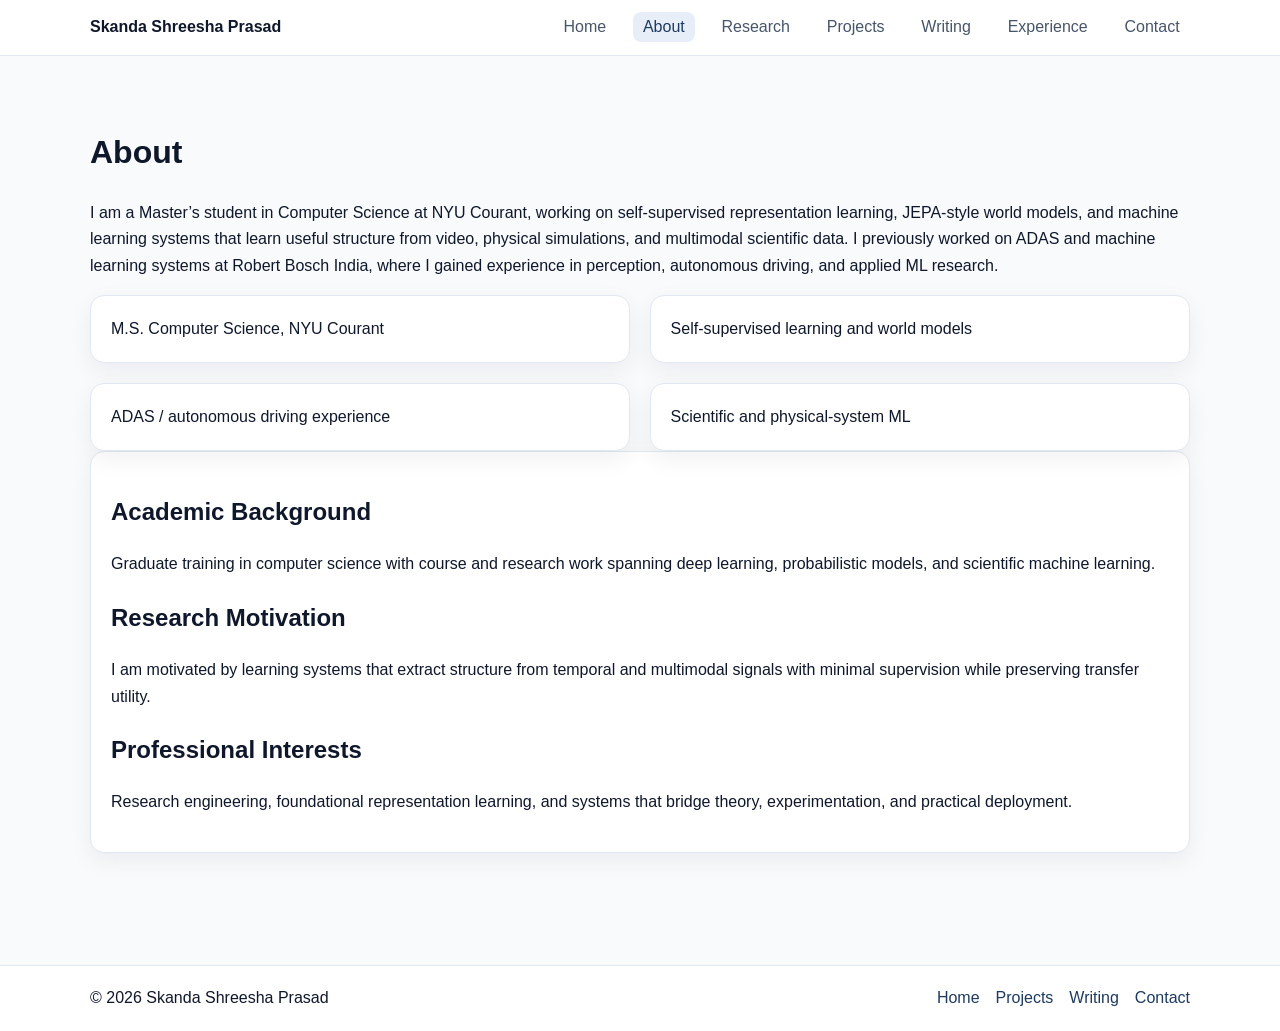
==== about.html @ 73c5a91d "Build multi-page academic portfolio site with structured project pages" ====
<!doctype html><html lang='en'><head><meta charset='UTF-8'><meta name='viewport' content='width=device-width,initial-scale=1'><title>About | Skanda</title><link rel='stylesheet' href='/assets/styles.css'></head><body><header id='site-header' class='site-header'></header><main class='container'><h1>About</h1><p>I am a Master’s student in Computer Science at NYU Courant, working on self-supervised representation learning, JEPA-style world models, and machine learning systems that learn useful structure from video, physical simulations, and multimodal scientific data. I previously worked on ADAS and machine learning systems at Robert Bosch India, where I gained experience in perception, autonomous driving, and applied ML research.</p><section class='grid grid-2'><div class='card'>M.S. Computer Science, NYU Courant</div><div class='card'>Self-supervised learning and world models</div><div class='card'>ADAS / autonomous driving experience</div><div class='card'>Scientific and physical-system ML</div></section><section class='card'><h2>Academic Background</h2><p>Graduate training in computer science with course and research work spanning deep learning, probabilistic models, and scientific machine learning.</p><h2>Research Motivation</h2><p>I am motivated by learning systems that extract structure from temporal and multimodal signals with minimal supervision while preserving transfer utility.</p><h2>Professional Interests</h2><p>Research engineering, foundational representation learning, and systems that bridge theory, experimentation, and practical deployment.</p></section></main><footer id='site-footer'></footer><script src='/assets/site.js'></script></body></html>
---- assets/styles.css ----
:root {
  --bg: #f8fafc;
  --surface: #ffffff;
  --text: #0f172a;
  --muted: #475569;
  --border: #e2e8f0;
  --accent: #1e3a5f;
  --accent-soft: #e7eef7;
  --shadow: 0 8px 24px rgba(15, 23, 42, 0.06);
}
* { box-sizing: border-box; }
body {
  margin: 0;
  font-family: Inter, -apple-system, BlinkMacSystemFont, "Segoe UI", Roboto, sans-serif;
  color: var(--text);
  background: var(--bg);
  line-height: 1.65;
}
a { color: var(--accent); text-decoration: none; }
a:hover { text-decoration: underline; }
.container { width: min(1100px, 92%); margin: 0 auto; }
.site-header { background: var(--surface); border-bottom: 1px solid var(--border); position: sticky; top: 0; z-index: 10; }
.nav-wrap { display: flex; align-items: center; justify-content: space-between; padding: 0.9rem 0; gap: 1rem; }
.brand { font-weight: 700; color: var(--text); }
.nav-toggle { display: none; }
.nav-links { display: flex; gap: 1rem; list-style: none; padding: 0; margin: 0; }
.nav-links a { color: var(--muted); padding: 0.4rem 0.65rem; border-radius: 8px; }
.nav-links a.active, .nav-links a:hover { color: var(--accent); background: var(--accent-soft); text-decoration: none; }
main { padding: 3rem 0; }
.grid { display: grid; gap: 1.2rem; }
.grid-2 { grid-template-columns: repeat(2, minmax(0, 1fr)); }
.grid-3 { grid-template-columns: repeat(3, minmax(0, 1fr)); }
.card {
  background: var(--surface);
  border: 1px solid var(--border);
  border-radius: 14px;
  padding: 1.25rem;
  box-shadow: var(--shadow);
}
.card:hover { transform: translateY(-2px); transition: transform 180ms ease; }
.section-title { font-size: 1.55rem; margin: 0 0 0.45rem; }
.section-subtitle { margin: 0 0 1.25rem; color: var(--muted); }
.intro { display: grid; grid-template-columns: 1.6fr 1fr; gap: 2rem; align-items: center; }
.profile-photo { width: 100%; max-width: 320px; border-radius: 16px; border: 1px solid var(--border); box-shadow: var(--shadow); }
.badge-links { display: flex; flex-wrap: wrap; gap: 0.8rem; margin-top: 0.8rem; font-size: 0.95rem; }
.btn-row { display: flex; gap: 0.8rem; margin-top: 1.15rem; flex-wrap: wrap; }
.btn { display: inline-block; padding: 0.62rem 1rem; border-radius: 10px; border: 1px solid var(--border); font-weight: 600; }
.btn.primary { background: var(--accent); color: #fff; border-color: var(--accent); }
.btn.secondary { color: var(--accent); background: #fff; }
.tag { display: inline-block; font-size: 0.82rem; color: var(--accent); background: var(--accent-soft); border: 1px solid #c8d8ec; border-radius: 999px; padding: 0.2rem 0.6rem; margin: 0.15rem; }
.meta { color: var(--muted); font-size: 0.95rem; }
footer { border-top: 1px solid var(--border); background: var(--surface); margin-top: 4rem; }
.footer-wrap { padding: 1.2rem 0; display: flex; justify-content: space-between; gap: 1rem; flex-wrap: wrap; }
.footer-links { display: flex; gap: 1rem; }
.timeline { border-left: 2px solid var(--border); padding-left: 1rem; display: grid; gap: 1rem; }
@media (max-width: 900px) {
  .grid-3 { grid-template-columns: 1fr 1fr; }
  .intro, .grid-2 { grid-template-columns: 1fr; }
}
@media (max-width: 680px) {
  .nav-toggle { display: inline-block; border: 1px solid var(--border); background: #fff; border-radius: 8px; padding: 0.4rem 0.6rem; }
  .nav-links { display: none; width: 100%; flex-direction: column; border-top: 1px solid var(--border); padding-top: 0.75rem; }
  .nav-links.open { display: flex; }
  .nav-wrap { flex-wrap: wrap; }
  .grid-3 { grid-template-columns: 1fr; }
}
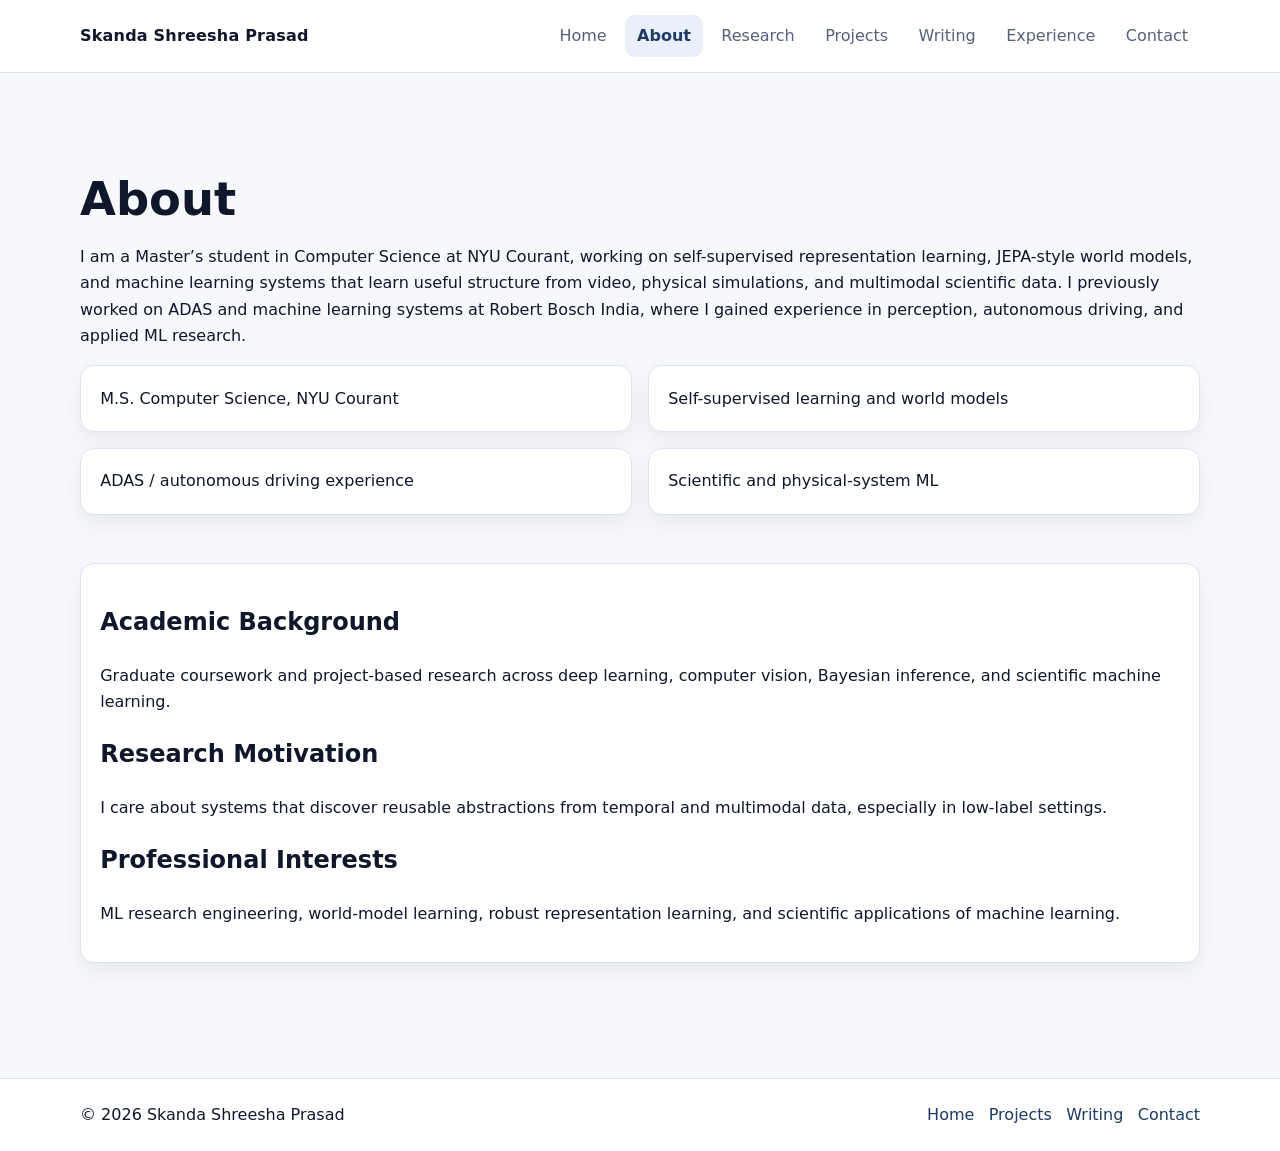
==== commit a8ed484c: "Redesign portfolio with polished academic UI and reusable page patterns" ====
--- a/about.html
+++ b/about.html
@@ -1 +1 @@
-<!doctype html><html lang='en'><head><meta charset='UTF-8'><meta name='viewport' content='width=device-width,initial-scale=1'><title>About | Skanda</title><link rel='stylesheet' href='/assets/styles.css'></head><body><header id='site-header' class='site-header'></header><main class='container'><h1>About</h1><p>I am a Master’s student in Computer Science at NYU Courant, working on self-supervised representation learning, JEPA-style world models, and machine learning systems that learn useful structure from video, physical simulations, and multimodal scientific data. I previously worked on ADAS and machine learning systems at Robert Bosch India, where I gained experience in perception, autonomous driving, and applied ML research.</p><section class='grid grid-2'><div class='card'>M.S. Computer Science, NYU Courant</div><div class='card'>Self-supervised learning and world models</div><div class='card'>ADAS / autonomous driving experience</div><div class='card'>Scientific and physical-system ML</div></section><section class='card'><h2>Academic Background</h2><p>Graduate training in computer science with course and research work spanning deep learning, probabilistic models, and scientific machine learning.</p><h2>Research Motivation</h2><p>I am motivated by learning systems that extract structure from temporal and multimodal signals with minimal supervision while preserving transfer utility.</p><h2>Professional Interests</h2><p>Research engineering, foundational representation learning, and systems that bridge theory, experimentation, and practical deployment.</p></section></main><footer id='site-footer'></footer><script src='/assets/site.js'></script></body></html>
+<!doctype html><html lang="en"><head><meta charset="UTF-8"><meta name="viewport" content="width=device-width, initial-scale=1"><title>About | Skanda Shreesha Prasad</title><link rel="stylesheet" href="/assets/styles.css"></head><body><header id="site-header" class="site-header"></header><main class="container"><section class="section"><h1>About</h1><p>I am a Master’s student in Computer Science at NYU Courant, working on self-supervised representation learning, JEPA-style world models, and machine learning systems that learn useful structure from video, physical simulations, and multimodal scientific data. I previously worked on ADAS and machine learning systems at Robert Bosch India, where I gained experience in perception, autonomous driving, and applied ML research.</p></section><section class="grid two"><div class="card">M.S. Computer Science, NYU Courant</div><div class="card">Self-supervised learning and world models</div><div class="card">ADAS / autonomous driving experience</div><div class="card">Scientific and physical-system ML</div></section><section class="section card"><h2>Academic Background</h2><p>Graduate coursework and project-based research across deep learning, computer vision, Bayesian inference, and scientific machine learning.</p><h2>Research Motivation</h2><p>I care about systems that discover reusable abstractions from temporal and multimodal data, especially in low-label settings.</p><h2>Professional Interests</h2><p>ML research engineering, world-model learning, robust representation learning, and scientific applications of machine learning.</p></section></main><footer id="site-footer"></footer><script src="/assets/site.js"></script></body></html>
--- a/assets/styles.css
+++ b/assets/styles.css
@@ -1,66 +1,83 @@
 :root {
-  --bg: #f8fafc;
+  --bg: #f7f8fb;
   --surface: #ffffff;
+  --surface-2: #fcfdff;
   --text: #0f172a;
-  --muted: #475569;
-  --border: #e2e8f0;
-  --accent: #1e3a5f;
-  --accent-soft: #e7eef7;
-  --shadow: 0 8px 24px rgba(15, 23, 42, 0.06);
+  --muted: #55627a;
+  --border: #dde3ef;
+  --accent: #1f3b63;
+  --accent-2: #325785;
+  --shadow: 0 10px 24px rgba(15, 23, 42, 0.06);
+  --radius: 14px;
 }
 * { box-sizing: border-box; }
+html, body { margin: 0; padding: 0; }
 body {
-  margin: 0;
-  font-family: Inter, -apple-system, BlinkMacSystemFont, "Segoe UI", Roboto, sans-serif;
+  font-family: Inter, ui-sans-serif, system-ui, -apple-system, Segoe UI, Roboto, Arial, sans-serif;
   color: var(--text);
   background: var(--bg);
   line-height: 1.65;
 }
 a { color: var(--accent); text-decoration: none; }
-a:hover { text-decoration: underline; }
-.container { width: min(1100px, 92%); margin: 0 auto; }
-.site-header { background: var(--surface); border-bottom: 1px solid var(--border); position: sticky; top: 0; z-index: 10; }
-.nav-wrap { display: flex; align-items: center; justify-content: space-between; padding: 0.9rem 0; gap: 1rem; }
-.brand { font-weight: 700; color: var(--text); }
-.nav-toggle { display: none; }
-.nav-links { display: flex; gap: 1rem; list-style: none; padding: 0; margin: 0; }
-.nav-links a { color: var(--muted); padding: 0.4rem 0.65rem; border-radius: 8px; }
-.nav-links a.active, .nav-links a:hover { color: var(--accent); background: var(--accent-soft); text-decoration: none; }
-main { padding: 3rem 0; }
-.grid { display: grid; gap: 1.2rem; }
-.grid-2 { grid-template-columns: repeat(2, minmax(0, 1fr)); }
-.grid-3 { grid-template-columns: repeat(3, minmax(0, 1fr)); }
-.card {
+a:hover, a:focus-visible { text-decoration: underline; }
+.container { width: min(1120px, 92vw); margin: 0 auto; }
+.skip-link { position: absolute; left: -999px; top: 8px; background: #fff; padding: .5rem; }
+.skip-link:focus { left: 8px; z-index: 1000; }
+.site-header { position: sticky; top: 0; z-index: 100; background: rgba(255,255,255,.94); backdrop-filter: blur(6px); border-bottom: 1px solid var(--border); }
+.nav-wrap { display:flex; align-items:center; justify-content:space-between; gap:1rem; min-height:72px; }
+.brand { font-weight: 700; color: var(--text); letter-spacing:.2px; }
+.nav-toggle { display:none; border:1px solid var(--border); background:#fff; color:var(--text); padding:.45rem .7rem; border-radius:10px; }
+.nav-links { display:flex; list-style:none; gap:.4rem; margin:0; padding:0; }
+.nav-links a { display:inline-block; color:var(--muted); padding:.5rem .75rem; border-radius:10px; }
+.nav-links a.active { color:var(--accent); background:#e9f0f9; font-weight:600; }
+main { padding: 3.2rem 0; }
+.section { margin-top: 3rem; }
+.section-header { margin-bottom: 1.2rem; }
+.section-title { font-size: clamp(1.4rem, 2vw, 1.8rem); margin:0; }
+.section-subtitle { color: var(--muted); margin:.4rem 0 0; }
+.intro {
   background: var(--surface);
   border: 1px solid var(--border);
-  border-radius: 14px;
-  padding: 1.25rem;
+  border-radius: 20px;
   box-shadow: var(--shadow);
+  padding: clamp(1.4rem, 2.2vw, 2.2rem);
+  display:grid;
+  grid-template-columns: 1.5fr 1fr;
+  gap:2rem;
+  align-items:center;
 }
-.card:hover { transform: translateY(-2px); transition: transform 180ms ease; }
-.section-title { font-size: 1.55rem; margin: 0 0 0.45rem; }
-.section-subtitle { margin: 0 0 1.25rem; color: var(--muted); }
-.intro { display: grid; grid-template-columns: 1.6fr 1fr; gap: 2rem; align-items: center; }
-.profile-photo { width: 100%; max-width: 320px; border-radius: 16px; border: 1px solid var(--border); box-shadow: var(--shadow); }
-.badge-links { display: flex; flex-wrap: wrap; gap: 0.8rem; margin-top: 0.8rem; font-size: 0.95rem; }
-.btn-row { display: flex; gap: 0.8rem; margin-top: 1.15rem; flex-wrap: wrap; }
-.btn { display: inline-block; padding: 0.62rem 1rem; border-radius: 10px; border: 1px solid var(--border); font-weight: 600; }
-.btn.primary { background: var(--accent); color: #fff; border-color: var(--accent); }
-.btn.secondary { color: var(--accent); background: #fff; }
-.tag { display: inline-block; font-size: 0.82rem; color: var(--accent); background: var(--accent-soft); border: 1px solid #c8d8ec; border-radius: 999px; padding: 0.2rem 0.6rem; margin: 0.15rem; }
-.meta { color: var(--muted); font-size: 0.95rem; }
-footer { border-top: 1px solid var(--border); background: var(--surface); margin-top: 4rem; }
-.footer-wrap { padding: 1.2rem 0; display: flex; justify-content: space-between; gap: 1rem; flex-wrap: wrap; }
-.footer-links { display: flex; gap: 1rem; }
-.timeline { border-left: 2px solid var(--border); padding-left: 1rem; display: grid; gap: 1rem; }
-@media (max-width: 900px) {
-  .grid-3 { grid-template-columns: 1fr 1fr; }
-  .intro, .grid-2 { grid-template-columns: 1fr; }
+.eyebrow { margin:0 0 .5rem; color:var(--muted); font-weight:600; }
+h1 { margin:.2rem 0 .8rem; line-height:1.2; font-size: clamp(1.9rem, 4vw, 2.9rem); }
+.lead { font-size:1.12rem; max-width:65ch; }
+.muted { color:var(--muted); }
+.profile-photo { width:100%; max-width:320px; border-radius:18px; border:1px solid var(--border); box-shadow: var(--shadow); justify-self:end; }
+.button-row, .quick-links { display:flex; flex-wrap:wrap; gap:.75rem; }
+.button-row { margin:1.25rem 0 1rem; }
+.btn { display:inline-block; padding:.64rem 1rem; border-radius:10px; border:1px solid var(--border); font-weight:600; }
+.btn.primary { background:var(--accent); color:#fff; border-color:var(--accent); }
+.btn.primary:hover { background:var(--accent-2); text-decoration:none; }
+.btn.ghost { background:#fff; color:var(--accent); }
+.grid { display:grid; gap:1rem; }
+.grid.two { grid-template-columns: repeat(2,minmax(0,1fr)); }
+.grid.three { grid-template-columns: repeat(3,minmax(0,1fr)); }
+.card { background:var(--surface); border:1px solid var(--border); border-radius:var(--radius); box-shadow:var(--shadow); padding:1.2rem; }
+.card.hover:hover { transform:translateY(-2px); transition:transform .16s ease; }
+.tag-row { display:flex; flex-wrap:wrap; gap:.45rem; margin-top:.8rem; }
+.tag { background:#ecf2fb; color:var(--accent); border:1px solid #d1ddf0; border-radius:999px; font-size:.82rem; padding:.18rem .6rem; }
+.list { display:grid; gap:.9rem; }
+.timeline { border-left:2px solid var(--border); padding-left:1rem; display:grid; gap:1rem; }
+footer { border-top:1px solid var(--border); margin-top: 4rem; background:#fff; }
+.footer-wrap { min-height:72px; display:flex; align-items:center; justify-content:space-between; flex-wrap:wrap; gap:.75rem; }
+.footer-links { display:flex; gap:.9rem; }
+@media (max-width: 900px){
+  .intro { grid-template-columns: 1fr; }
+  .profile-photo { justify-self:start; max-width:260px; }
+  .grid.three { grid-template-columns: repeat(2,minmax(0,1fr)); }
 }
-@media (max-width: 680px) {
-  .nav-toggle { display: inline-block; border: 1px solid var(--border); background: #fff; border-radius: 8px; padding: 0.4rem 0.6rem; }
-  .nav-links { display: none; width: 100%; flex-direction: column; border-top: 1px solid var(--border); padding-top: 0.75rem; }
-  .nav-links.open { display: flex; }
-  .nav-wrap { flex-wrap: wrap; }
-  .grid-3 { grid-template-columns: 1fr; }
+@media (max-width: 700px){
+  .nav-toggle { display:inline-block; }
+  .nav-links { display:none; width:100%; flex-direction:column; padding:.4rem 0 .8rem; border-top:1px solid var(--border); }
+  .nav-links.open { display:flex; }
+  .nav-wrap { flex-wrap:wrap; }
+  .grid.two,.grid.three { grid-template-columns:1fr; }
 }
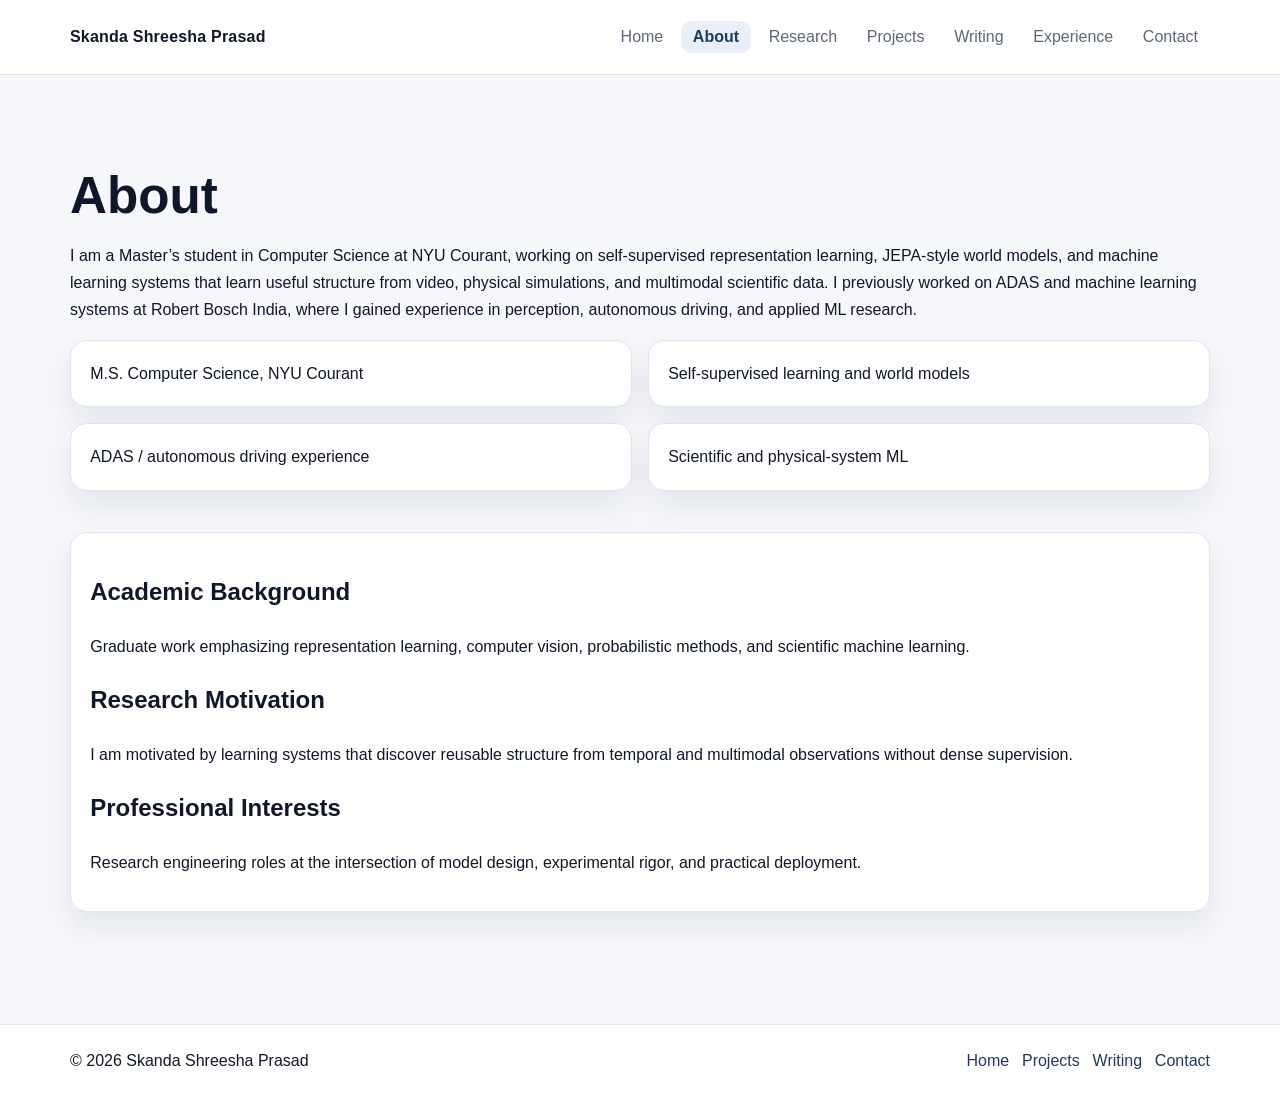
==== commit 6fcb7733: "Upgrade site to a polished academic portfolio aesthetic" ====
--- a/about.html
+++ b/about.html
@@ -1 +1 @@
-<!doctype html><html lang="en"><head><meta charset="UTF-8"><meta name="viewport" content="width=device-width, initial-scale=1"><title>About | Skanda Shreesha Prasad</title><link rel="stylesheet" href="/assets/styles.css"></head><body><header id="site-header" class="site-header"></header><main class="container"><section class="section"><h1>About</h1><p>I am a Master’s student in Computer Science at NYU Courant, working on self-supervised representation learning, JEPA-style world models, and machine learning systems that learn useful structure from video, physical simulations, and multimodal scientific data. I previously worked on ADAS and machine learning systems at Robert Bosch India, where I gained experience in perception, autonomous driving, and applied ML research.</p></section><section class="grid two"><div class="card">M.S. Computer Science, NYU Courant</div><div class="card">Self-supervised learning and world models</div><div class="card">ADAS / autonomous driving experience</div><div class="card">Scientific and physical-system ML</div></section><section class="section card"><h2>Academic Background</h2><p>Graduate coursework and project-based research across deep learning, computer vision, Bayesian inference, and scientific machine learning.</p><h2>Research Motivation</h2><p>I care about systems that discover reusable abstractions from temporal and multimodal data, especially in low-label settings.</p><h2>Professional Interests</h2><p>ML research engineering, world-model learning, robust representation learning, and scientific applications of machine learning.</p></section></main><footer id="site-footer"></footer><script src="/assets/site.js"></script></body></html>
+<!doctype html><html lang="en"><head><meta charset="UTF-8"><meta name="viewport" content="width=device-width, initial-scale=1"><title>About | Skanda Shreesha Prasad</title><link rel="stylesheet" href="/assets/styles.css"></head><body><header id="site-header" class="site-header"></header><main class="container"><section class="section"><h1>About</h1><p>I am a Master’s student in Computer Science at NYU Courant, working on self-supervised representation learning, JEPA-style world models, and machine learning systems that learn useful structure from video, physical simulations, and multimodal scientific data. I previously worked on ADAS and machine learning systems at Robert Bosch India, where I gained experience in perception, autonomous driving, and applied ML research.</p></section><section class="grid two"><article class="card">M.S. Computer Science, NYU Courant</article><article class="card">Self-supervised learning and world models</article><article class="card">ADAS / autonomous driving experience</article><article class="card">Scientific and physical-system ML</article></section><section class="section card"><h2>Academic Background</h2><p>Graduate work emphasizing representation learning, computer vision, probabilistic methods, and scientific machine learning.</p><h2>Research Motivation</h2><p>I am motivated by learning systems that discover reusable structure from temporal and multimodal observations without dense supervision.</p><h2>Professional Interests</h2><p>Research engineering roles at the intersection of model design, experimental rigor, and practical deployment.</p></section></main><footer id="site-footer"></footer><script src="/assets/site.js"></script></body></html>
--- a/assets/styles.css
+++ b/assets/styles.css
@@ -1,83 +1,117 @@
 :root {
-  --bg: #f7f8fb;
-  --surface: #ffffff;
-  --surface-2: #fcfdff;
+  --bg: #f5f7fb;
+  --panel: #ffffff;
+  --panel-2: #fbfcff;
   --text: #0f172a;
-  --muted: #55627a;
-  --border: #dde3ef;
-  --accent: #1f3b63;
-  --accent-2: #325785;
-  --shadow: 0 10px 24px rgba(15, 23, 42, 0.06);
-  --radius: 14px;
+  --muted: #5b677d;
+  --line: #dde4f0;
+  --accent: #1f3a5f;
+  --accent-soft: #e8eff8;
+  --shadow: 0 14px 30px rgba(15, 23, 42, 0.08);
+  --radius: 16px;
 }
 * { box-sizing: border-box; }
 html, body { margin: 0; padding: 0; }
 body {
-  font-family: Inter, ui-sans-serif, system-ui, -apple-system, Segoe UI, Roboto, Arial, sans-serif;
+  font-family: Inter, "Segoe UI", Roboto, -apple-system, BlinkMacSystemFont, sans-serif;
+  background: var(--bg);
   color: var(--text);
-  background: var(--bg);
-  line-height: 1.65;
+  line-height: 1.7;
 }
 a { color: var(--accent); text-decoration: none; }
 a:hover, a:focus-visible { text-decoration: underline; }
-.container { width: min(1120px, 92vw); margin: 0 auto; }
-.skip-link { position: absolute; left: -999px; top: 8px; background: #fff; padding: .5rem; }
-.skip-link:focus { left: 8px; z-index: 1000; }
-.site-header { position: sticky; top: 0; z-index: 100; background: rgba(255,255,255,.94); backdrop-filter: blur(6px); border-bottom: 1px solid var(--border); }
-.nav-wrap { display:flex; align-items:center; justify-content:space-between; gap:1rem; min-height:72px; }
-.brand { font-weight: 700; color: var(--text); letter-spacing:.2px; }
-.nav-toggle { display:none; border:1px solid var(--border); background:#fff; color:var(--text); padding:.45rem .7rem; border-radius:10px; }
-.nav-links { display:flex; list-style:none; gap:.4rem; margin:0; padding:0; }
-.nav-links a { display:inline-block; color:var(--muted); padding:.5rem .75rem; border-radius:10px; }
-.nav-links a.active { color:var(--accent); background:#e9f0f9; font-weight:600; }
-main { padding: 3.2rem 0; }
-.section { margin-top: 3rem; }
-.section-header { margin-bottom: 1.2rem; }
-.section-title { font-size: clamp(1.4rem, 2vw, 1.8rem); margin:0; }
-.section-subtitle { color: var(--muted); margin:.4rem 0 0; }
+.skip-link { position: absolute; left: -9999px; top: 8px; background: #fff; padding: .5rem .7rem; border: 1px solid var(--line); }
+.skip-link:focus { left: 8px; z-index: 999; }
+.container { width: min(1140px, 92vw); margin: 0 auto; }
+.site-header {
+  position: sticky;
+  top: 0;
+  z-index: 50;
+  border-bottom: 1px solid var(--line);
+  background: rgba(255,255,255,.95);
+  backdrop-filter: blur(10px);
+}
+.nav-wrap { min-height: 74px; display:flex; align-items:center; justify-content:space-between; gap:1rem; }
+.brand { font-weight: 700; color: var(--text); letter-spacing: .2px; }
+.nav-toggle { display:none; border:1px solid var(--line); background:#fff; border-radius:10px; padding:.45rem .75rem; }
+.nav-links { list-style:none; display:flex; gap:.35rem; margin:0; padding:0; }
+.nav-links a { color: var(--muted); border-radius:10px; padding:.45rem .75rem; }
+.nav-links a.active { background: var(--accent-soft); color: var(--accent); font-weight: 600; }
+main { padding: 3rem 0; }
+.surface {
+  background: var(--panel);
+  border: 1px solid var(--line);
+  border-radius: 22px;
+  box-shadow: var(--shadow);
+}
 .intro {
-  background: var(--surface);
-  border: 1px solid var(--border);
-  border-radius: 20px;
+  display:grid;
+  grid-template-columns: 1.55fr .95fr;
+  gap: 2rem;
+  padding: clamp(1.4rem, 2.2vw, 2.4rem);
+}
+.eyebrow { margin: 0 0 .5rem; color: var(--muted); font-weight: 600; }
+h1 { margin: .2rem 0 .8rem; line-height: 1.2; font-size: clamp(2rem, 5vw, 3.2rem); }
+.lead { font-size: 1.16rem; max-width: 66ch; }
+.muted { color: var(--muted); }
+.profile-photo {
+  width: 100%;
+  max-width: 360px;
+  justify-self: end;
+  border-radius: 18px;
+  border: 1px solid var(--line);
   box-shadow: var(--shadow);
-  padding: clamp(1.4rem, 2.2vw, 2.2rem);
-  display:grid;
-  grid-template-columns: 1.5fr 1fr;
-  gap:2rem;
+}
+.action-row, .inline-links { display:flex; flex-wrap: wrap; gap: .7rem; }
+.action-row { margin: 1.2rem 0 .9rem; }
+.btn {
+  display:inline-flex;
   align-items:center;
+  justify-content:center;
+  border-radius: 11px;
+  border: 1px solid var(--line);
+  font-weight: 600;
+  padding: .64rem 1rem;
 }
-.eyebrow { margin:0 0 .5rem; color:var(--muted); font-weight:600; }
-h1 { margin:.2rem 0 .8rem; line-height:1.2; font-size: clamp(1.9rem, 4vw, 2.9rem); }
-.lead { font-size:1.12rem; max-width:65ch; }
-.muted { color:var(--muted); }
-.profile-photo { width:100%; max-width:320px; border-radius:18px; border:1px solid var(--border); box-shadow: var(--shadow); justify-self:end; }
-.button-row, .quick-links { display:flex; flex-wrap:wrap; gap:.75rem; }
-.button-row { margin:1.25rem 0 1rem; }
-.btn { display:inline-block; padding:.64rem 1rem; border-radius:10px; border:1px solid var(--border); font-weight:600; }
-.btn.primary { background:var(--accent); color:#fff; border-color:var(--accent); }
-.btn.primary:hover { background:var(--accent-2); text-decoration:none; }
-.btn.ghost { background:#fff; color:var(--accent); }
-.grid { display:grid; gap:1rem; }
-.grid.two { grid-template-columns: repeat(2,minmax(0,1fr)); }
-.grid.three { grid-template-columns: repeat(3,minmax(0,1fr)); }
-.card { background:var(--surface); border:1px solid var(--border); border-radius:var(--radius); box-shadow:var(--shadow); padding:1.2rem; }
-.card.hover:hover { transform:translateY(-2px); transition:transform .16s ease; }
-.tag-row { display:flex; flex-wrap:wrap; gap:.45rem; margin-top:.8rem; }
-.tag { background:#ecf2fb; color:var(--accent); border:1px solid #d1ddf0; border-radius:999px; font-size:.82rem; padding:.18rem .6rem; }
-.list { display:grid; gap:.9rem; }
-.timeline { border-left:2px solid var(--border); padding-left:1rem; display:grid; gap:1rem; }
-footer { border-top:1px solid var(--border); margin-top: 4rem; background:#fff; }
-.footer-wrap { min-height:72px; display:flex; align-items:center; justify-content:space-between; flex-wrap:wrap; gap:.75rem; }
-.footer-links { display:flex; gap:.9rem; }
-@media (max-width: 900px){
+.btn.primary { background: var(--accent); color: #fff; border-color: var(--accent); }
+.btn.secondary { background: #fff; color: var(--accent); }
+.section { margin-top: 2.6rem; }
+.section-title { margin: 0; font-size: clamp(1.35rem, 2.2vw, 1.9rem); }
+.section-subtitle { margin: .45rem 0 1.1rem; color: var(--muted); }
+.grid { display:grid; gap: 1rem; }
+.grid.two { grid-template-columns: repeat(2, minmax(0,1fr)); }
+.grid.three { grid-template-columns: repeat(3, minmax(0,1fr)); }
+.card {
+  background: var(--panel);
+  border: 1px solid var(--line);
+  border-radius: var(--radius);
+  padding: 1.2rem;
+  box-shadow: var(--shadow);
+}
+.card:hover { transform: translateY(-2px); transition: transform .16s ease; }
+.tag-row { display:flex; flex-wrap:wrap; gap:.45rem; margin-top:.7rem; }
+.tag {
+  border-radius: 999px;
+  border: 1px solid #cddaf0;
+  background: #ecf3fe;
+  color: var(--accent);
+  font-size: .82rem;
+  padding: .2rem .65rem;
+}
+.stack { display:grid; gap:1rem; }
+.timeline { border-left: 2px solid var(--line); padding-left: 1rem; display:grid; gap: 1rem; }
+footer { margin-top: 4rem; border-top: 1px solid var(--line); background:#fff; }
+.footer-wrap { min-height: 72px; display:flex; align-items:center; justify-content:space-between; gap:1rem; flex-wrap:wrap; }
+.footer-links { display:flex; flex-wrap:wrap; gap:.8rem; }
+@media (max-width: 930px) {
   .intro { grid-template-columns: 1fr; }
-  .profile-photo { justify-self:start; max-width:260px; }
+  .profile-photo { justify-self: start; max-width: 280px; }
   .grid.three { grid-template-columns: repeat(2,minmax(0,1fr)); }
 }
-@media (max-width: 700px){
-  .nav-toggle { display:inline-block; }
-  .nav-links { display:none; width:100%; flex-direction:column; padding:.4rem 0 .8rem; border-top:1px solid var(--border); }
+@media (max-width: 720px) {
+  .nav-toggle { display: inline-flex; }
+  .nav-wrap { flex-wrap: wrap; }
+  .nav-links { display:none; width:100%; flex-direction:column; border-top:1px solid var(--line); padding: .55rem 0 .8rem; }
   .nav-links.open { display:flex; }
-  .nav-wrap { flex-wrap:wrap; }
-  .grid.two,.grid.three { grid-template-columns:1fr; }
+  .grid.two, .grid.three { grid-template-columns: 1fr; }
 }
